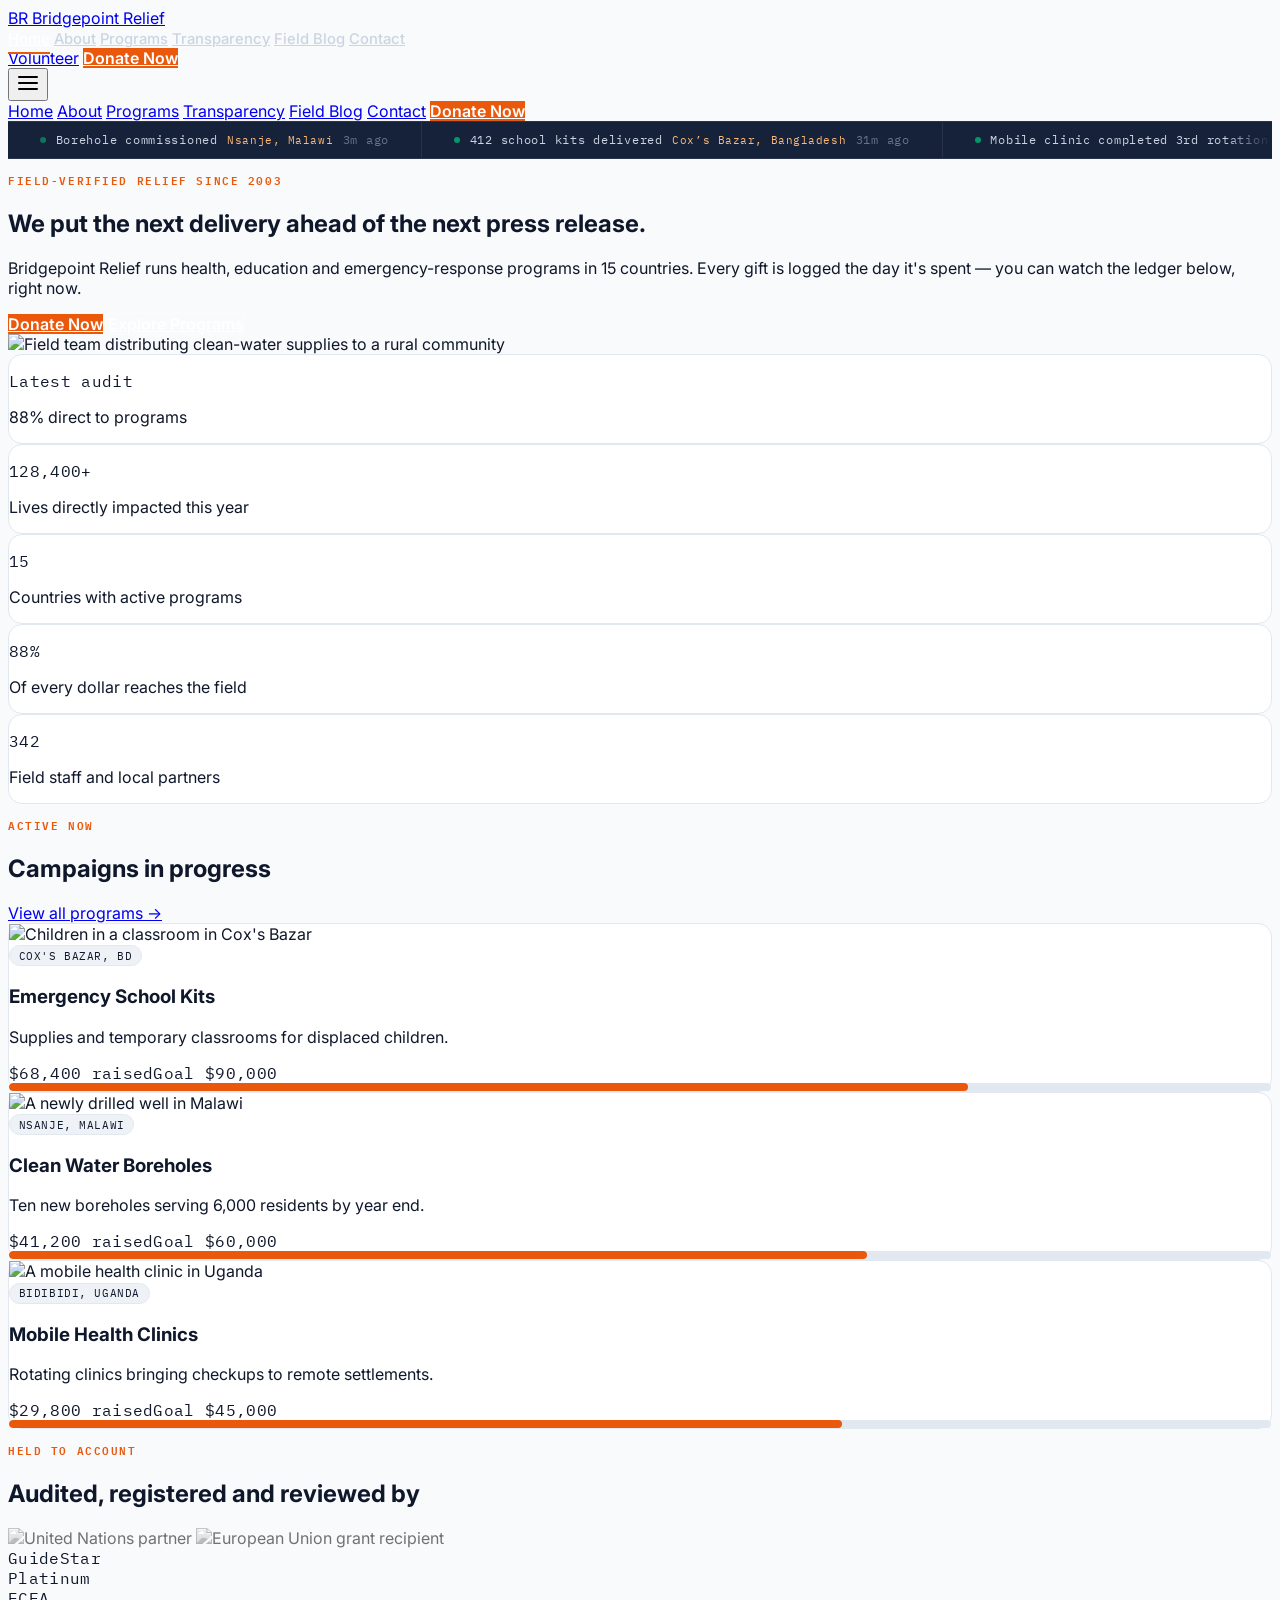
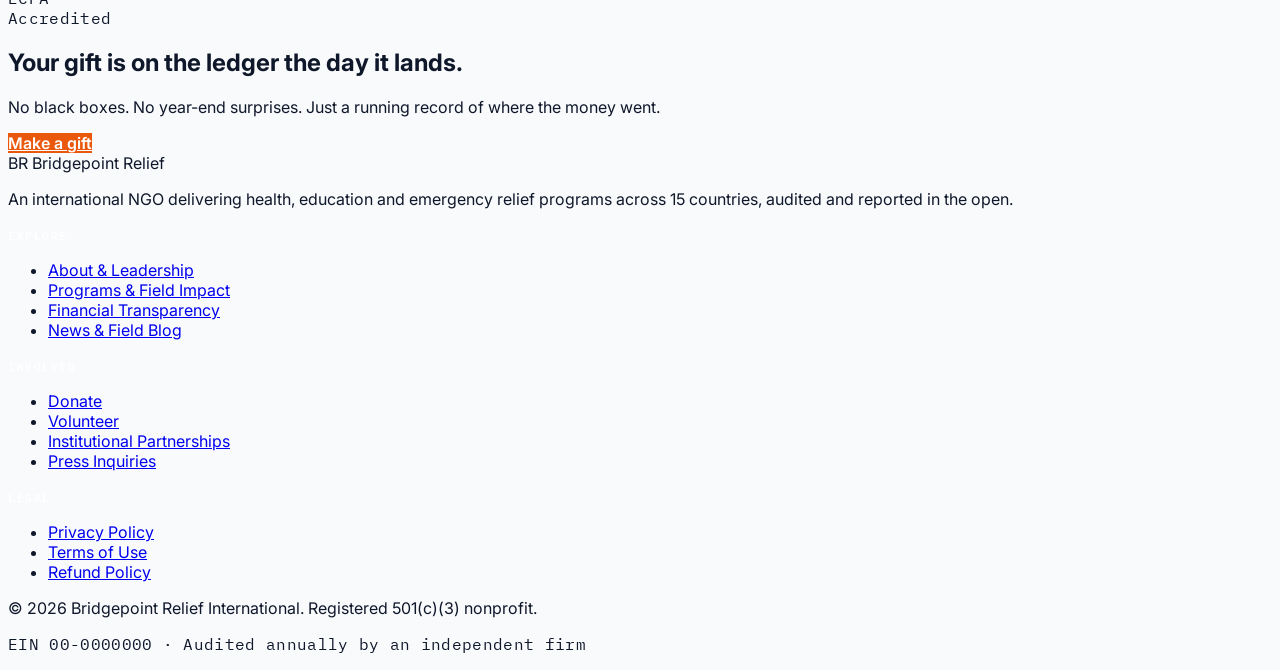
==== index.html @ 1cf40cad "Add files via upload" ====
<!doctype html>
<html lang="en">
<head>
<meta charset="UTF-8">
<meta name="viewport" content="width=device-width, initial-scale=1.0">
<title>Home · Bridgepoint Relief</title>
<meta name="description" content="Bridgepoint Relief delivers health, education and emergency relief across 15 countries, with every gift tracked on the public ledger.">
<script src="https://cdn.tailwindcss.com"></script>
<script>
    tailwind.config = {
      theme: {
        extend: {
          colors: {
            navy: '#0F172A',
            'navy-2': '#16213A',
            off: '#F8FAFC',
            terracotta: { DEFAULT:'#EA580C', dark:'#C2410C' },
            emerald: '#059669'
          },
          fontFamily: {
            sans: ['Inter','system-ui','sans-serif'],
            mono: ['IBM Plex Mono','ui-monospace','monospace']
          }
        }
      }
    }
</script>
<link rel="preconnect" href="https://fonts.googleapis.com">
<link href="https://fonts.googleapis.com/css2?family=Inter:wght@400;500;600;700;800&family=IBM+Plex+Mono:wght@400;500;600&display=swap" rel="stylesheet">
<link rel="stylesheet" href="assets/style.css">
</head>
<body class="bg-off text-navy antialiased">
<a href="#main" class="skip-link">Skip to main content</a>

<header class="bg-navy sticky top-0 z-50 border-b border-white/10">
  <div class="max-w-7xl mx-auto px-4 sm:px-6 lg:px-8">
    <div class="flex items-center justify-between h-16">
      <a href="index.html" class="flex items-center gap-2 text-white font-extrabold text-lg tracking-tight">
        <span class="w-8 h-8 rounded-md bg-terracotta flex items-center justify-center text-sm">BR</span>
        Bridgepoint Relief
      </a>
      <nav class="hidden md:flex items-center gap-8" aria-label="Primary">
        <a href="index.html" class="nav-link active">Home</a>
<a href="about.html" class="nav-link">About</a>
<a href="programs.html" class="nav-link">Programs</a>
<a href="transparency.html" class="nav-link">Transparency</a>
<a href="blog.html" class="nav-link">Field Blog</a>
<a href="contact.html" class="nav-link">Contact</a>

      </nav>
      <div class="hidden md:flex items-center gap-3">
        <a href="contact.html" class="text-slate-200 text-sm font-medium hover:text-white">Volunteer</a>
        <a href="donate.html" class="btn-primary px-5 py-2.5 rounded-lg text-sm">Donate Now</a>
      </div>
      <button id="nav-toggle" aria-expanded="false" aria-controls="mobile-menu" class="md:hidden text-white p-2 rounded-lg hover:bg-white/10" aria-label="Toggle navigation menu">
        <svg width="24" height="24" viewBox="0 0 24 24" fill="none" stroke="currentColor" stroke-width="2" stroke-linecap="round"><path d="M3 6h18M3 12h18M3 18h18"/></svg>
      </button>
    </div>
    <div id="mobile-menu" class="md:hidden overflow-hidden max-h-0">
      <nav class="pb-4 space-y-1" aria-label="Mobile">
        <a href="index.html" class="block px-4 py-3 text-slate-200 hover:bg-white/5 rounded-lg">Home</a>
<a href="about.html" class="block px-4 py-3 text-slate-200 hover:bg-white/5 rounded-lg">About</a>
<a href="programs.html" class="block px-4 py-3 text-slate-200 hover:bg-white/5 rounded-lg">Programs</a>
<a href="transparency.html" class="block px-4 py-3 text-slate-200 hover:bg-white/5 rounded-lg">Transparency</a>
<a href="blog.html" class="block px-4 py-3 text-slate-200 hover:bg-white/5 rounded-lg">Field Blog</a>
<a href="contact.html" class="block px-4 py-3 text-slate-200 hover:bg-white/5 rounded-lg">Contact</a>

        <a href="donate.html" class="btn-primary block text-center mt-3 px-5 py-3 rounded-lg text-sm">Donate Now</a>
      </nav>
    </div>
  </div>
</header>

<div class="dispatch" role="region" aria-label="Live field dispatch feed">
  <div class="dispatch-track" id="dispatch-track" role="list"></div>
</div>

<main id="main">

<section class="relative bg-navy overflow-hidden">
  <div class="absolute inset-0 opacity-25" style="background-image:radial-gradient(circle at 20% 20%, #EA580C 0, transparent 45%),radial-gradient(circle at 80% 60%, #059669 0, transparent 40%);"></div>
  <div class="max-w-7xl mx-auto px-4 sm:px-6 lg:px-8 py-20 lg:py-28 relative grid lg:grid-cols-2 gap-14 items-center">
    <div>
      <p class="eyebrow mb-5">Field-verified relief since 2003</p>
      <h1 class="text-4xl sm:text-5xl lg:text-[3.4rem] font-extrabold text-white leading-[1.08] tracking-tight">
        We put the next delivery ahead of the next press release.
      </h1>
      <p class="mt-6 text-lg text-slate-300 max-w-xl leading-relaxed">
        Bridgepoint Relief runs health, education and emergency-response programs in 15 countries. Every gift is logged the day it's spent — you can watch the ledger below, right now.
      </p>
      <div class="mt-9 flex flex-wrap gap-4">
        <a href="donate.html" class="btn-primary px-7 py-3.5 rounded-lg text-base">Donate Now</a>
        <a href="programs.html" class="btn-secondary px-7 py-3.5 rounded-lg text-base">Explore Programs</a>
      </div>
    </div>
    <div class="relative">
      <div class="rounded-2xl overflow-hidden border border-white/10 shadow-2xl">
        <img src="https://images.unsplash.com/photo-1509099836639-18ba1795216d?q=80&w=1200&auto=format&fit=crop" alt="Field team distributing clean-water supplies to a rural community" class="w-full h-[420px] object-cover">
      </div>
      <div class="absolute -bottom-6 -left-6 card px-5 py-4 shadow-xl hidden sm:block">
        <p class="text-xs text-slate-500 mono uppercase tracking-wide">Latest audit</p>
        <p class="font-bold text-navy">88% direct to programs</p>
      </div>
    </div>
  </div>
</section>

<section class="max-w-7xl mx-auto px-4 sm:px-6 lg:px-8 py-20">
  <div class="grid sm:grid-cols-2 lg:grid-cols-4 gap-6">
    <div class="card p-7">
      <p class="text-4xl font-extrabold text-navy mono" data-counter="128400" data-suffix="+">0</p>
      <p class="mt-2 text-sm text-ink-soft">Lives directly impacted this year</p>
    </div>
    <div class="card p-7">
      <p class="text-4xl font-extrabold text-navy mono" data-counter="15">0</p>
      <p class="mt-2 text-sm text-ink-soft">Countries with active programs</p>
    </div>
    <div class="card p-7">
      <p class="text-4xl font-extrabold text-emerald mono" data-counter="88" data-suffix="%">0</p>
      <p class="mt-2 text-sm text-ink-soft">Of every dollar reaches the field</p>
    </div>
    <div class="card p-7">
      <p class="text-4xl font-extrabold text-navy mono" data-counter="342">0</p>
      <p class="mt-2 text-sm text-ink-soft">Field staff and local partners</p>
    </div>
  </div>
</section>

<section class="bg-white border-y border-slate-200">
  <div class="max-w-7xl mx-auto px-4 sm:px-6 lg:px-8 py-20">
    <div class="flex flex-wrap items-end justify-between gap-4 mb-10">
      <div>
        <p class="eyebrow mb-2">Active now</p>
        <h2 class="text-3xl font-extrabold text-navy">Campaigns in progress</h2>
      </div>
      <a href="programs.html" class="text-terracotta font-semibold hover:underline">View all programs →</a>
    </div>
    <div class="grid md:grid-cols-3 gap-8">
      <div class="card overflow-hidden">
        <img src="https://images.unsplash.com/photo-1594708767771-a7502209ff51?q=80&w=800&auto=format&fit=crop" alt="Children in a classroom in Cox's Bazar" class="w-full h-44 object-cover">
        <div class="p-6">
          <span class="coord-tag mb-3">COX'S BAZAR, BD</span>
          <h3 class="font-bold text-lg mt-2">Emergency School Kits</h3>
          <p class="text-sm text-ink-soft mt-2">Supplies and temporary classrooms for displaced children.</p>
          <div class="mt-4">
            <div class="flex justify-between text-xs mono text-ink-soft mb-1"><span>$68,400 raised</span><span>Goal $90,000</span></div>
            <div class="progress-track"><div class="progress-fill" style="width:76%"></div></div>
          </div>
        </div>
      </div>
      <div class="card overflow-hidden">
        <img src="https://images.unsplash.com/photo-1541302177659-b8bef6c9bc63?q=80&w=800&auto=format&fit=crop" alt="A newly drilled well in Malawi" class="w-full h-44 object-cover">
        <div class="p-6">
          <span class="coord-tag mb-3">NSANJE, MALAWI</span>
          <h3 class="font-bold text-lg mt-2">Clean Water Boreholes</h3>
          <p class="text-sm text-ink-soft mt-2">Ten new boreholes serving 6,000 residents by year end.</p>
          <div class="mt-4">
            <div class="flex justify-between text-xs mono text-ink-soft mb-1"><span>$41,200 raised</span><span>Goal $60,000</span></div>
            <div class="progress-track"><div class="progress-fill" style="width:68%"></div></div>
          </div>
        </div>
      </div>
      <div class="card overflow-hidden">
        <img src="https://images.unsplash.com/photo-1584515933487-779824d29309?q=80&w=800&auto=format&fit=crop" alt="A mobile health clinic in Uganda" class="w-full h-44 object-cover">
        <div class="p-6">
          <span class="coord-tag mb-3">BIDIBIDI, UGANDA</span>
          <h3 class="font-bold text-lg mt-2">Mobile Health Clinics</h3>
          <p class="text-sm text-ink-soft mt-2">Rotating clinics bringing checkups to remote settlements.</p>
          <div class="mt-4">
            <div class="flex justify-between text-xs mono text-ink-soft mb-1"><span>$29,800 raised</span><span>Goal $45,000</span></div>
            <div class="progress-track"><div class="progress-fill" style="width:66%"></div></div>
          </div>
        </div>
      </div>
    </div>
  </div>
</section>

<section class="max-w-7xl mx-auto px-4 sm:px-6 lg:px-8 py-20">
  <p class="eyebrow text-center mb-2">Held to account</p>
  <h2 class="text-2xl font-extrabold text-navy text-center mb-10">Audited, registered and reviewed by</h2>
  <div class="badge-grid grid grid-cols-2 sm:grid-cols-4 gap-8 items-center justify-items-center">
    <img src="https://upload.wikimedia.org/wikipedia/commons/thumb/f/f0/Flag_of_the_United_Nations.svg/240px-Flag_of_the_United_Nations.svg.png" alt="United Nations partner" class="h-12 object-contain">
    <img src="https://upload.wikimedia.org/wikipedia/commons/thumb/b/b7/Flag_of_Europe.svg/240px-Flag_of_Europe.svg.png" alt="European Union grant recipient" class="h-12 object-contain">
    <div class="text-navy font-bold text-lg mono border-2 border-navy/20 rounded-lg px-4 py-2">GuideStar<br><span class="text-xs font-normal">Platinum</span></div>
    <div class="text-navy font-bold text-lg mono border-2 border-navy/20 rounded-lg px-4 py-2">ECFA<br><span class="text-xs font-normal">Accredited</span></div>
  </div>
</section>

<section class="bg-navy">
  <div class="max-w-4xl mx-auto px-4 sm:px-6 lg:px-8 py-16 text-center">
    <h2 class="text-3xl font-extrabold text-white">Your gift is on the ledger the day it lands.</h2>
    <p class="mt-4 text-slate-300">No black boxes. No year-end surprises. Just a running record of where the money went.</p>
    <a href="donate.html" class="btn-primary inline-block mt-8 px-8 py-3.5 rounded-lg">Make a gift</a>
  </div>
</section>

</main>

<footer class="bg-navy text-slate-300 mt-24">
  <div class="max-w-7xl mx-auto px-4 sm:px-6 lg:px-8 py-14 grid grid-cols-1 md:grid-cols-4 gap-10">
    <div>
      <div class="flex items-center gap-2 text-white font-extrabold text-lg mb-3">
        <span class="w-8 h-8 rounded-md bg-terracotta flex items-center justify-center text-sm">BR</span>
        Bridgepoint Relief
      </div>
      <p class="text-sm text-slate-400 leading-relaxed">An international NGO delivering health, education and emergency relief programs across 15 countries, audited and reported in the open.</p>
    </div>
    <div>
      <h3 class="text-white font-semibold text-sm mb-4 eyebrow" style="color:#fff;">Explore</h3>
      <ul class="space-y-2 text-sm">
        <li><a href="about.html" class="hover:text-white">About &amp; Leadership</a></li>
        <li><a href="programs.html" class="hover:text-white">Programs &amp; Field Impact</a></li>
        <li><a href="transparency.html" class="hover:text-white">Financial Transparency</a></li>
        <li><a href="blog.html" class="hover:text-white">News &amp; Field Blog</a></li>
      </ul>
    </div>
    <div>
      <h3 class="text-white font-semibold text-sm mb-4 eyebrow" style="color:#fff;">Involved</h3>
      <ul class="space-y-2 text-sm">
        <li><a href="donate.html" class="hover:text-white">Donate</a></li>
        <li><a href="contact.html" class="hover:text-white">Volunteer</a></li>
        <li><a href="contact.html" class="hover:text-white">Institutional Partnerships</a></li>
        <li><a href="contact.html" class="hover:text-white">Press Inquiries</a></li>
      </ul>
    </div>
    <div>
      <h3 class="text-white font-semibold text-sm mb-4 eyebrow" style="color:#fff;">Legal</h3>
      <ul class="space-y-2 text-sm">
        <li><a href="privacy.html" class="hover:text-white">Privacy Policy</a></li>
        <li><a href="terms.html" class="hover:text-white">Terms of Use</a></li>
        <li><a href="refund-policy.html" class="hover:text-white">Refund Policy</a></li>
      </ul>
    </div>
  </div>
  <div class="border-t border-white/10">
    <div class="max-w-7xl mx-auto px-4 sm:px-6 lg:px-8 py-5 flex flex-col sm:flex-row justify-between items-center gap-2 text-xs text-slate-500">
      <p>© <span data-year></span> Bridgepoint Relief International. Registered 501(c)(3) nonprofit.</p>
      <p class="mono">EIN 00-0000000 · Audited annually by an independent firm</p>
    </div>
  </div>
</footer>
<script src="assets/main.js"></script>
</body>
</html>
---- assets/style.css ----
:root{
  --navy:#0F172A;
  --navy-2:#16213A;
  --off:#F8FAFC;
  --white:#FFFFFF;
  --terracotta:#EA580C;
  --terracotta-dark:#C2410C;
  --emerald:#059669;
  --line:#E2E8F0;
  --ink:#0F172A;
  --ink-soft:#475569;
  --font-display:'Inter',system-ui,-apple-system,sans-serif;
  --font-body:'Inter',system-ui,-apple-system,sans-serif;
  --font-mono:'IBM Plex Mono',ui-monospace,SFMono-Regular,Menlo,monospace;
}

*{box-sizing:border-box;}
html{scroll-behavior:smooth;}
body{
  font-family:var(--font-body);
  color:var(--ink);
  background:var(--off);
  -webkit-font-smoothing:antialiased;
}

/* Visible, high-contrast keyboard focus everywhere */
a:focus-visible,button:focus-visible,input:focus-visible,select:focus-visible,
textarea:focus-visible,[tabindex]:focus-visible{
  outline:3px solid var(--terracotta);
  outline-offset:2px;
  border-radius:2px;
}

.skip-link{
  position:absolute;left:-9999px;top:0;background:var(--terracotta);color:#fff;
  padding:.75rem 1.25rem;z-index:100;font-weight:600;border-radius:0 0 6px 0;
}
.skip-link:focus{left:0;}

/* ---------- Signature element: the Dispatch Ledger ---------- */
/* A telex/manifest-style ticker: monospace, uppercase tracking, scrolling
   record of field actions. Grounds the transparency/audit theme that
   recurs through the whole brief (ledger tables, audit logs, allocation
   reporting) into one recognizable structural device used across pages. */
.dispatch{
  background:var(--navy-2);
  border-top:1px solid rgba(255,255,255,.08);
  border-bottom:1px solid rgba(255,255,255,.08);
  overflow:hidden;
  position:relative;
}
.dispatch::before,.dispatch::after{
  content:"";position:absolute;top:0;bottom:0;width:48px;z-index:2;pointer-events:none;
}
.dispatch::before{left:0;background:linear-gradient(90deg,var(--navy-2),transparent);}
.dispatch::after{right:0;background:linear-gradient(-90deg,var(--navy-2),transparent);}
.dispatch-track{
  display:flex;width:max-content;
  animation:dispatch-scroll 42s linear infinite;
}
.dispatch-track:hover{animation-play-state:paused;}
@keyframes dispatch-scroll{
  from{transform:translateX(0);}
  to{transform:translateX(-50%);}
}
.dispatch-item{
  font-family:var(--font-mono);
  font-size:.75rem;
  letter-spacing:.06em;
  color:#CBD5E1;
  white-space:nowrap;
  padding:.65rem 2rem;
  display:flex;
  align-items:center;
  gap:.6rem;
  border-right:1px solid rgba(255,255,255,.08);
}
.dispatch-item .dot{width:6px;height:6px;border-radius:50%;background:var(--emerald);flex:none;}
.dispatch-item .loc{color:#FDBA74;}
.dispatch-item .time{color:#64748B;}

@media (prefers-reduced-motion: reduce){
  .dispatch-track{animation:none;}
  .dispatch{overflow-x:auto;}
}

/* Mono utility styling for data: stats, coordinates, table figures */
.mono{font-family:var(--font-mono);letter-spacing:.02em;}
.eyebrow{
  font-family:var(--font-mono);
  font-size:.7rem;
  letter-spacing:.14em;
  text-transform:uppercase;
  color:var(--terracotta);
  font-weight:600;
}

/* Coordinate / location tag used on case studies + dispatch items */
.coord-tag{
  display:inline-flex;align-items:center;gap:.35rem;
  font-family:var(--font-mono);font-size:.7rem;letter-spacing:.05em;
  color:var(--navy);background:#EEF2F7;border:1px solid var(--line);
  padding:.15rem .55rem;border-radius:999px;
}

/* Progress bars for campaigns */
.progress-track{background:#E2E8F0;border-radius:999px;height:8px;overflow:hidden;}
.progress-fill{background:var(--terracotta);height:100%;border-radius:999px;}

.btn-primary{
  background:var(--terracotta);color:#fff;font-weight:600;
  transition:background-color .15s ease, transform .1s ease;
}
.btn-primary:hover{background:var(--terracotta-dark);}
.btn-primary:active{transform:translateY(1px);}

.btn-secondary{
  background:transparent;color:var(--white);font-weight:600;
  border:1.5px solid rgba(255,255,255,.55);
  transition:background-color .15s ease,border-color .15s ease;
}
.btn-secondary:hover{background:rgba(255,255,255,.08);border-color:#fff;}

.btn-outline-navy{
  background:transparent;color:var(--navy);font-weight:600;
  border:1.5px solid var(--navy);
}
.btn-outline-navy:hover{background:var(--navy);color:#fff;}

.card{
  background:var(--white);border:1px solid var(--line);border-radius:14px;
}

.nav-link{
  position:relative;color:#CBD5E1;font-weight:500;font-size:.925rem;
}
.nav-link:hover{color:#fff;}
.nav-link.active{color:#fff;}
.nav-link.active::after{
  content:"";position:absolute;left:0;right:0;bottom:-6px;height:2px;background:var(--terracotta);
}

#mobile-menu{transition:max-height .25s ease;}

/* Amount grid buttons on donate page */
.amount-btn{
  border:1.5px solid var(--line);border-radius:10px;font-weight:600;color:var(--navy);
  transition:all .12s ease;background:#fff;
}
.amount-btn[aria-pressed="true"]{
  border-color:var(--terracotta);background:#FFF4ED;color:var(--terracotta-dark);
}

.tab-btn{color:var(--ink-soft);font-weight:600;border-bottom:2px solid transparent;}
.tab-btn[aria-selected="true"]{color:var(--navy);border-bottom-color:var(--terracotta);}

.status-pill{font-family:var(--font-mono);font-size:.7rem;padding:.15rem .55rem;border-radius:999px;font-weight:600;letter-spacing:.03em;}
.status-success{background:#ECFDF5;color:var(--emerald);}
.status-pending{background:#FFF7ED;color:var(--terracotta-dark);}
.status-failed{background:#FEF2F2;color:#B91C1C;}

.badge-grid img{filter:grayscale(1);opacity:.6;transition:all .2s ease;}
.badge-grid img:hover{filter:grayscale(0);opacity:1;}

table.ledger{border-collapse:collapse;width:100%;}
table.ledger th{
  font-family:var(--font-mono);font-size:.7rem;text-transform:uppercase;letter-spacing:.06em;
  color:#94A3B8;text-align:left;padding:.75rem 1rem;border-bottom:1px solid var(--line);
}
table.ledger td{padding:.85rem 1rem;border-bottom:1px solid var(--line);font-size:.875rem;}
table.ledger tr:hover td{background:#F8FAFC;}

.sidebar-link{
  color:#CBD5E1;border-radius:8px;font-weight:500;font-size:.9rem;
}
.sidebar-link:hover{background:rgba(255,255,255,.06);color:#fff;}
.sidebar-link.active{background:var(--terracotta);color:#fff;}

::selection{background:var(--terracotta);color:#fff;}
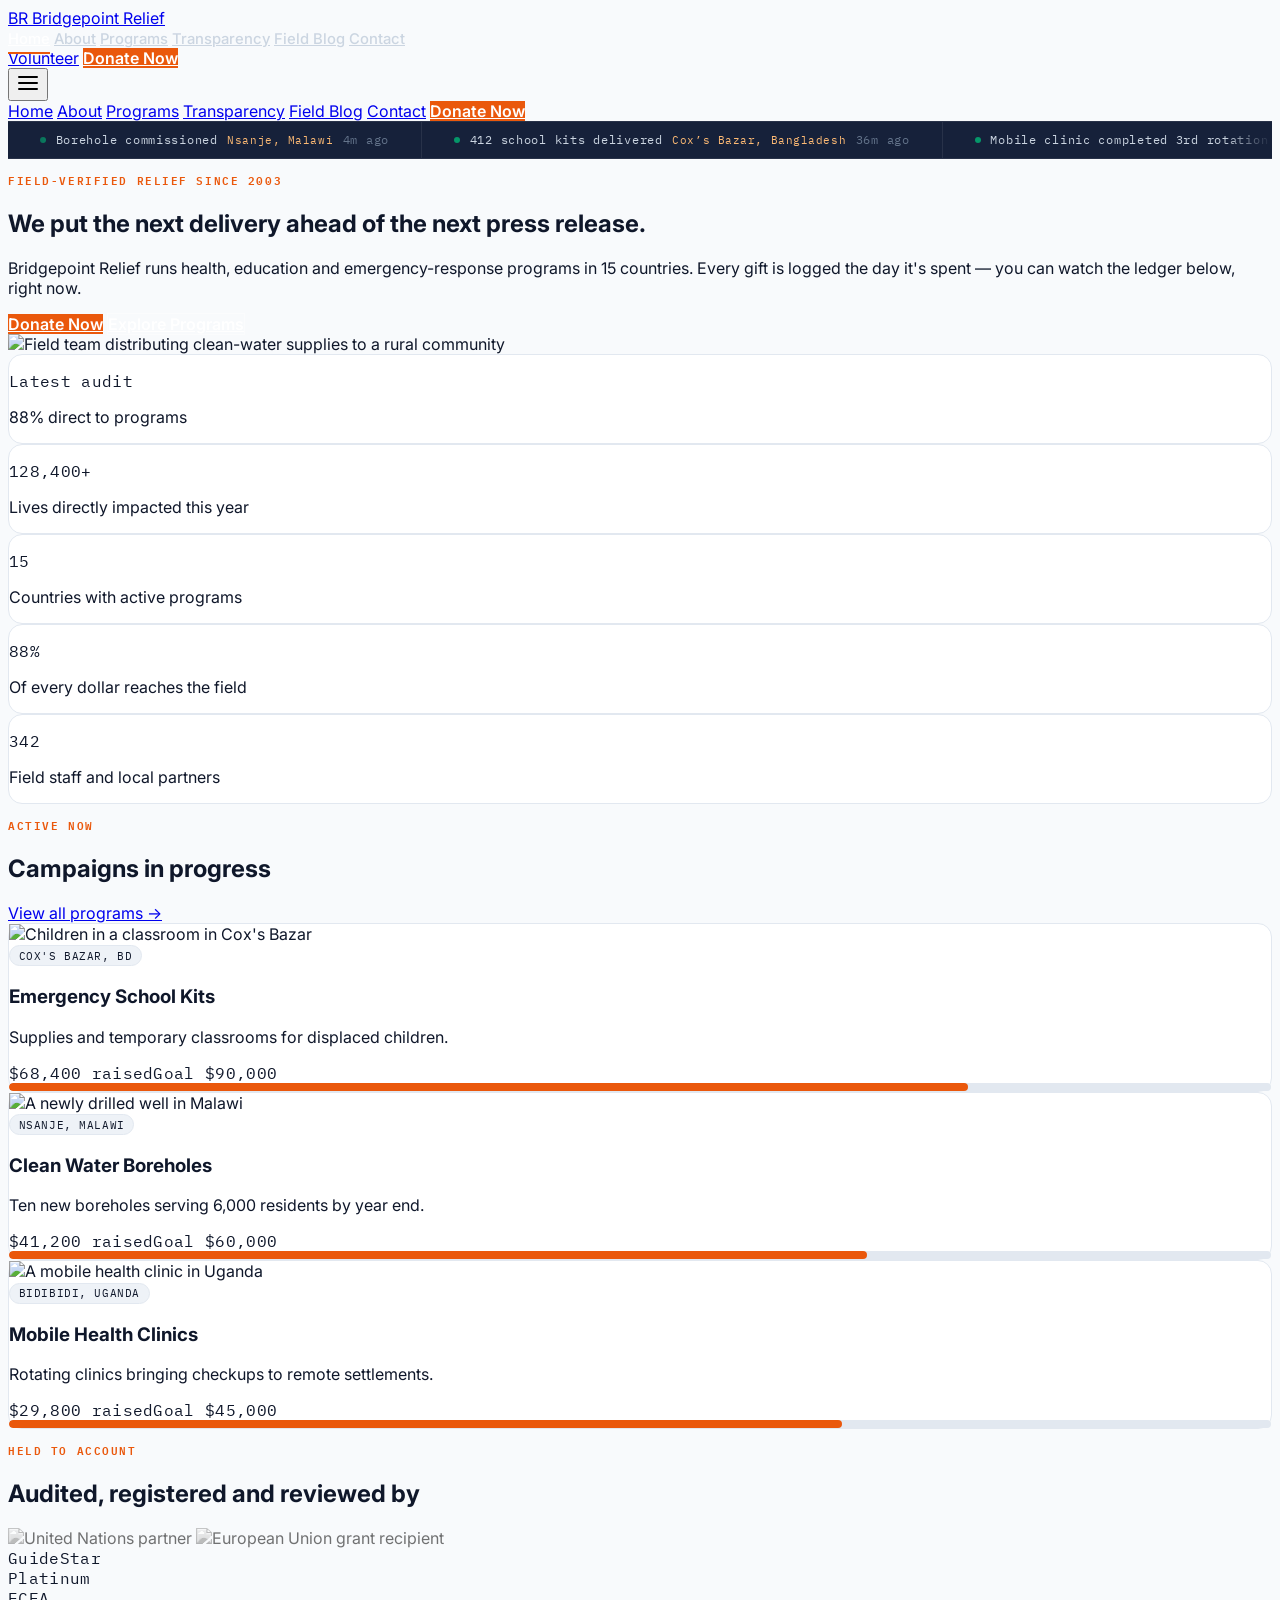
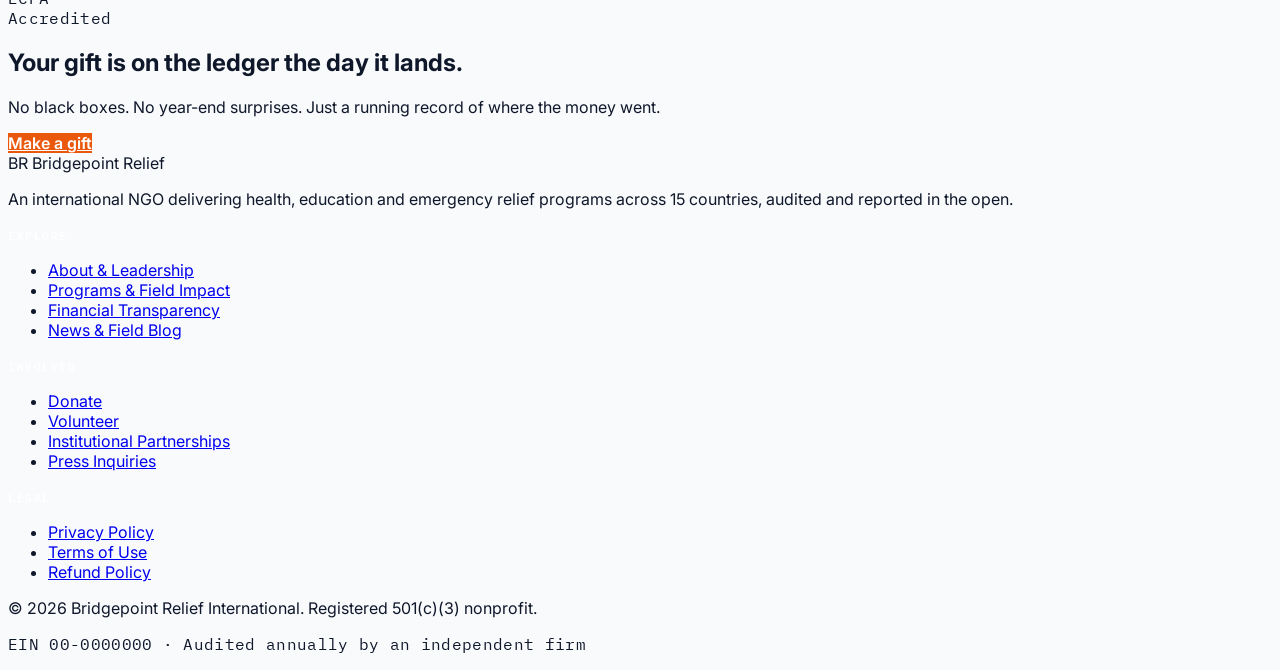
==== commit b31e5855: "Update index.html" ====
--- a/index.html
+++ b/index.html
@@ -149,7 +149,7 @@
         </div>
       </div>
       <div class="card overflow-hidden">
-        <img src="https://images.unsplash.com/photo-1541302177659-b8bef6c9bc63?q=80&w=800&auto=format&fit=crop" alt="A newly drilled well in Malawi" class="w-full h-44 object-cover">
+        <img src="https://images.unsplash.com/photo-1584515933487-779824d29309?q=80&w=800&auto=format&fit=crop" alt="A newly drilled well in Malawi" class="w-full h-44 object-cover">
         <div class="p-6">
           <span class="coord-tag mb-3">NSANJE, MALAWI</span>
           <h3 class="font-bold text-lg mt-2">Clean Water Boreholes</h3>
@@ -242,4 +242,4 @@
 </footer>
 <script src="assets/main.js"></script>
 </body>
-</html>+</html>
